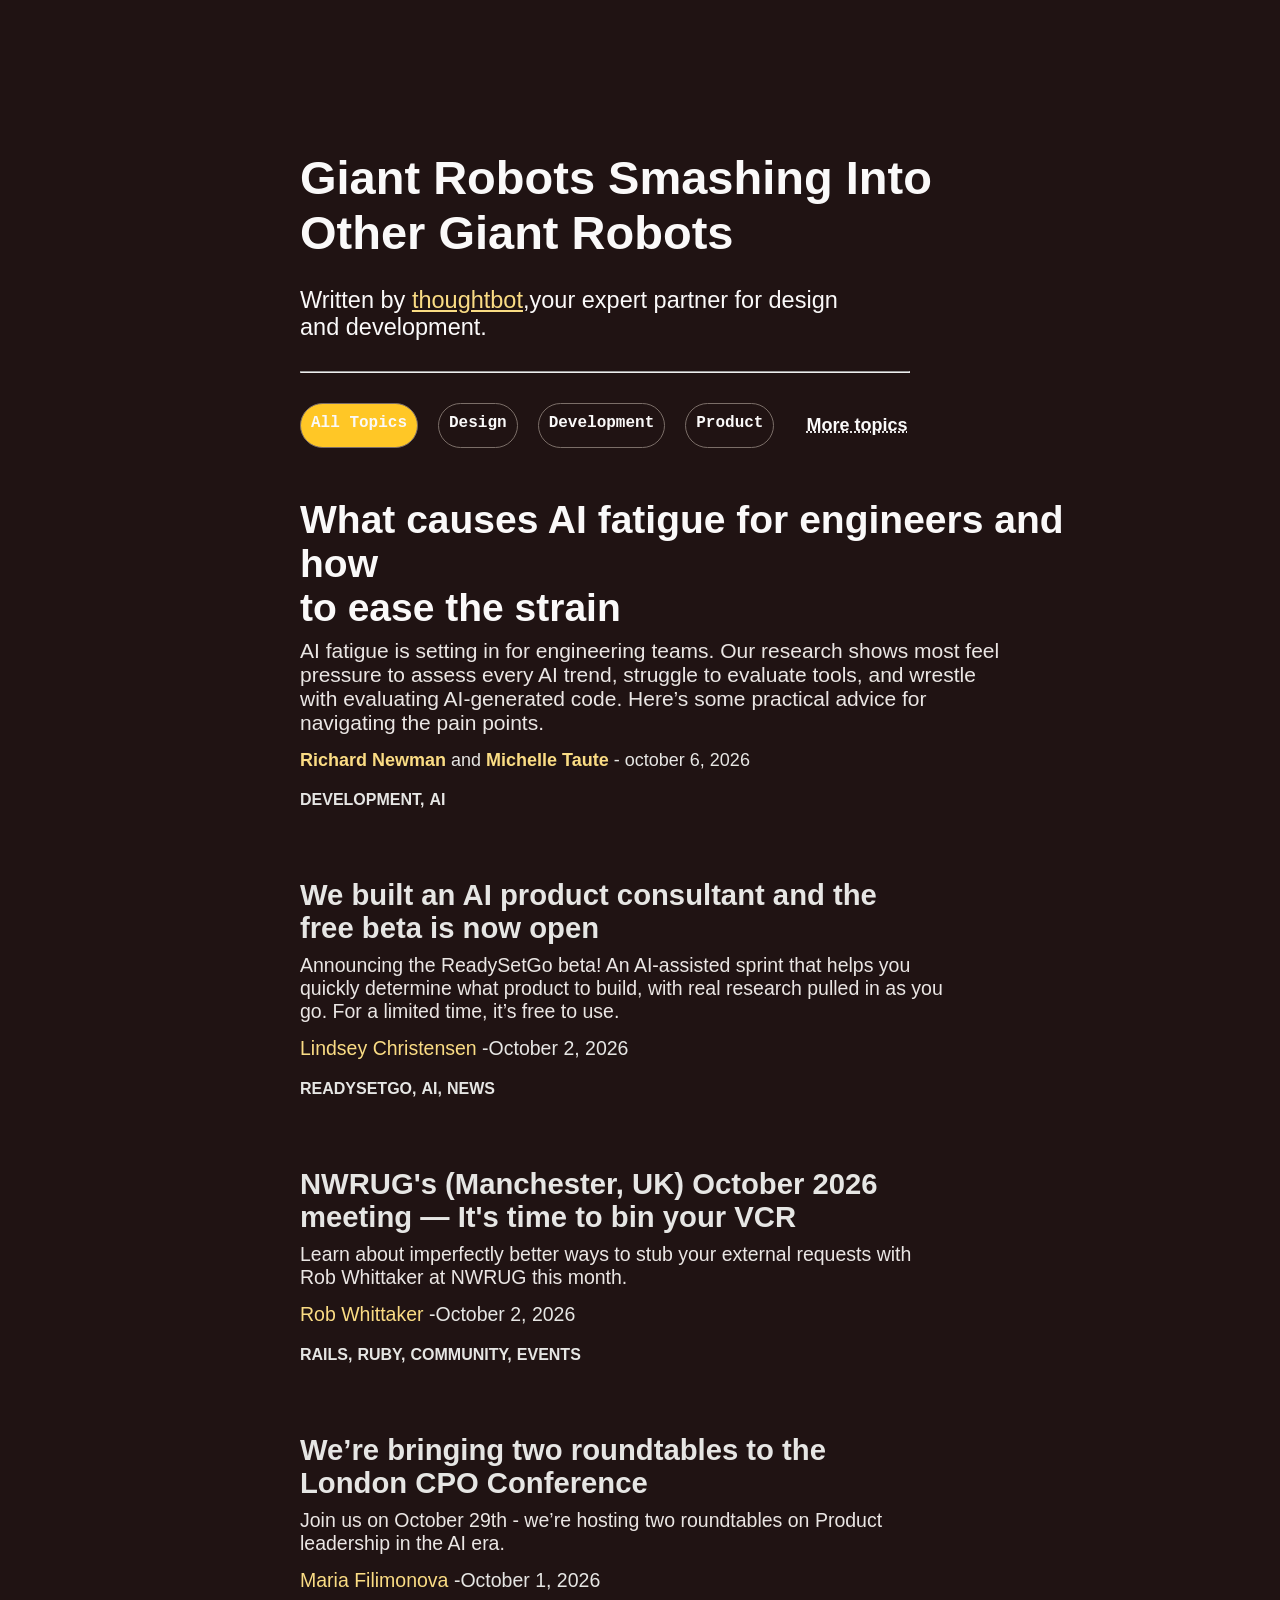
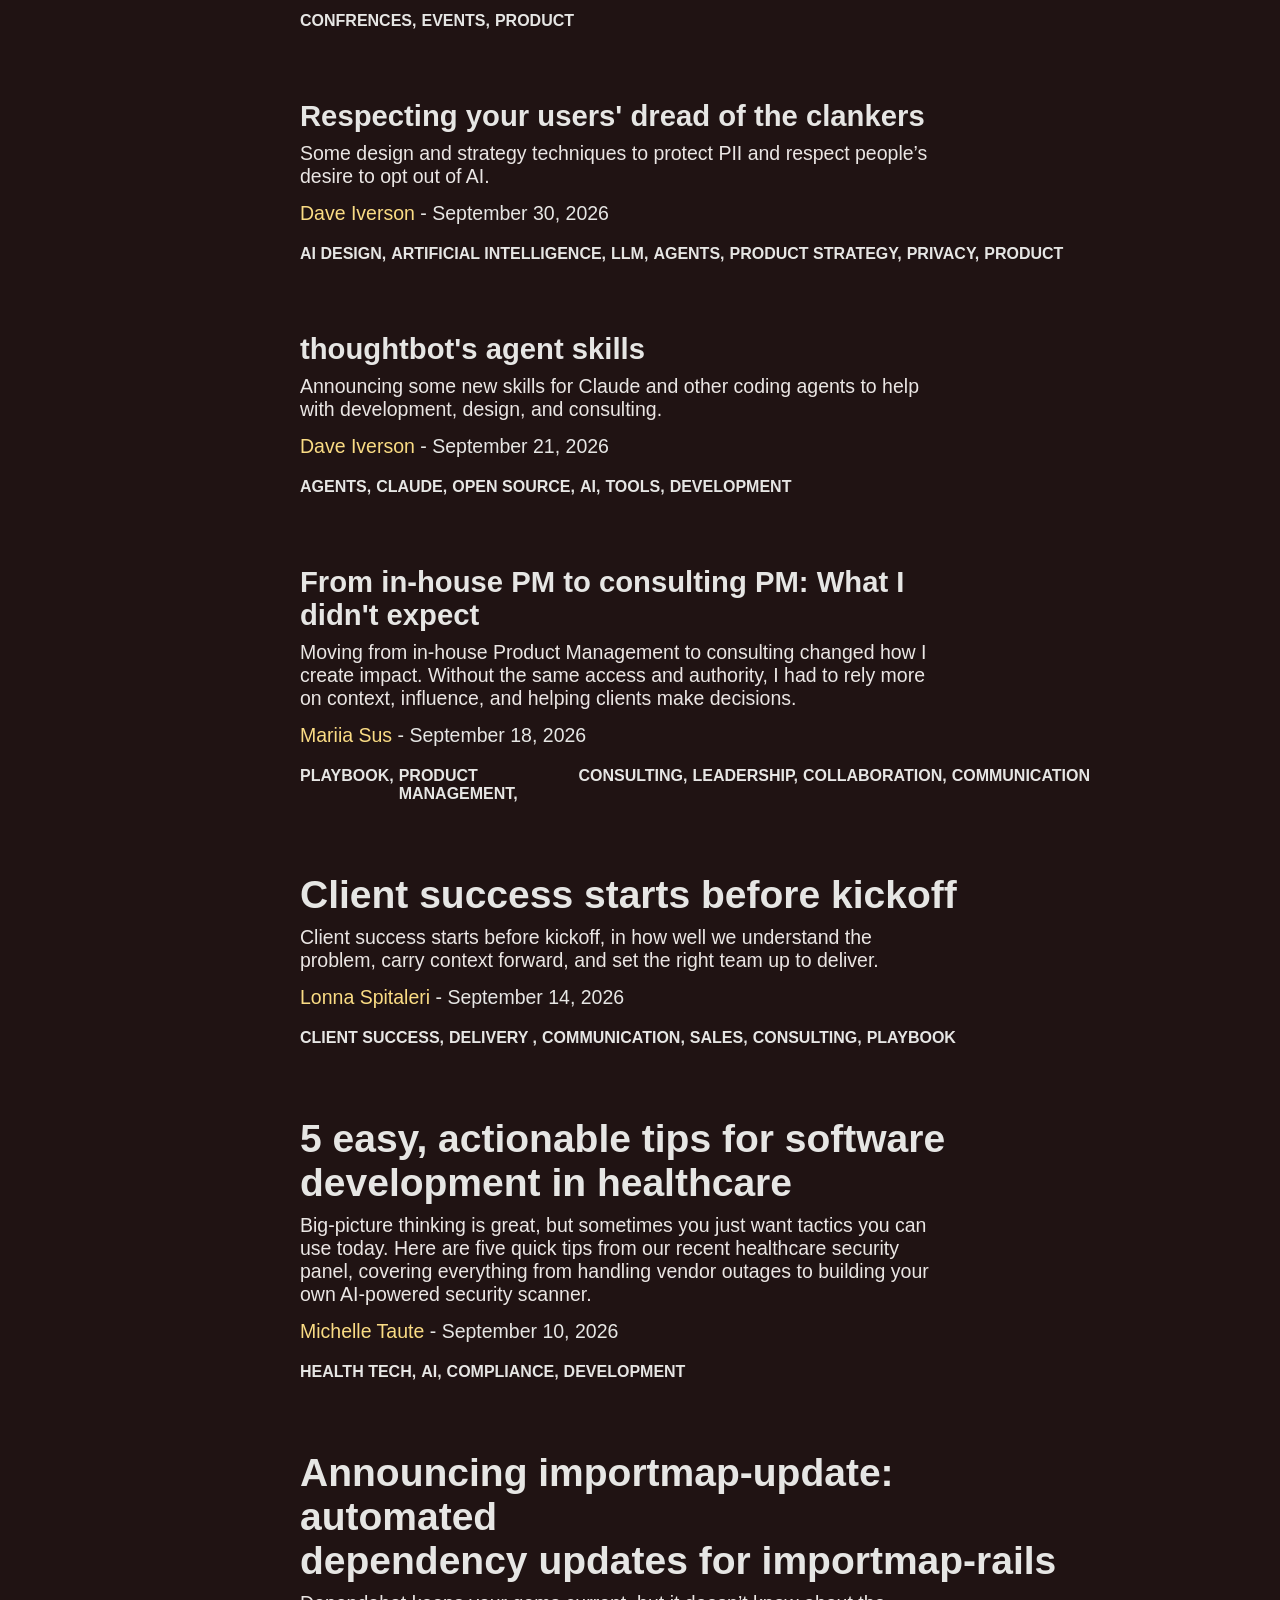
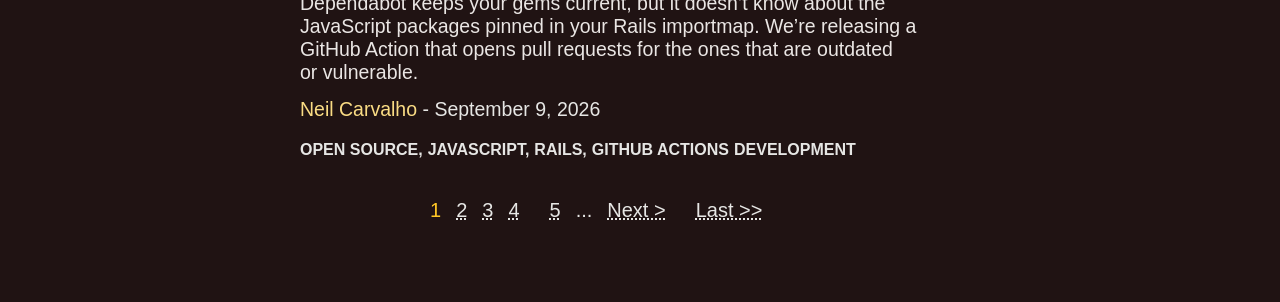
==== index.html @ 2e2e5303 "thoughtbot" ====
<!DOCTYPE html>
<html lang="en">
<head>
    <meta charset="UTF-8">
    <meta name="viewport" content="width=device-width, initial-scale=1.0">
    <title>Thoughtbot</title>
    <link rel="stylesheet" href="style.css">
</head>
<body>
    <div class="header">
      <h1>Giant Robots Smashing Into<br>Other Giant Robots</h1> <br>
      <p>Written by <a href="" style="color: #FADC84;">thoughtbot</a>,your expert partner for    design<br>and development.</p>
      <hr style="color: #4e413e; margin-top: 30px; width: 610px;">
    </div> 

    <div class="list">
     <ul style="margin-top: 30px;">
        <li class="peculiar"><a href="#">All Topics</a></li>
        <li><a href="#">Design</a></li>
        <li><a href="#">Development</a></li>
        <li><a href="#">Product</a></li>
        <li style="border: 2px solid transparent;"><a style="text-decoration: underline dotted; font-family: sans-serif;" href="#">More topics</a></li>
     </ul>
    </div>
    
    <div class="body1">
        <h1>What causes AI fatigue for engineers and how <br>to ease the strain</h1>
    </div>

    <p class="one">AI fatigue is setting in for engineering teams. Our research shows most feel <br>pressure to assess every AI trend, struggle to evaluate tools, and wrestle <br>with evaluating AI-generated code. Here’s some practical advice for  <br>navigating the pain points.</p>

    <div class="body2">
        <span><a href="#">Richard Newman</a> and <a href="#">Michelle Taute</a> - october 6, 2026</span>
        <ul>
            <li>DEVELOPMENT,</li>
            <li>AI</li>
        </ul>
    </div>

    <section class="first">
        <h1>We built an AI product consultant and the <br>free beta is now open</h1>
        <p>Announcing the ReadySetGo beta! An AI-assisted sprint that helps you <br>quickly determine what product to build, with real research pulled in as you <br>go. For a limited time, it’s free to use.</p>
        <span><a href="">Lindsey Christensen</a> -October 2, 2026</span>
          <ul>
            <li>READYSETGO,</li>
            <li>AI,</li>
            <li>NEWS</li>
        </ul>
    </section>


     <section class="second">
        <h1>NWRUG's (Manchester, UK) October 2026 <br>meeting — It's time to bin your VCR</h1>
        <p>Learn about imperfectly better ways to stub your external requests with <br>Rob Whittaker at NWRUG this month.</p>
        <span><a href="">Rob Whittaker </a> -October 2, 2026</span>
          <ul>
            <li>RAILS,</li>
            <li>RUBY,</li>
            <li>COMMUNITY,</li>
            <li>EVENTS</li>
        </ul>
    </section>


    <section class="third">
        <h1>We’re bringing two roundtables to the <br>London CPO Conference</h1>
        <p>Join us on October 29th - we’re hosting two roundtables on Product <br>leadership in the AI era.</p>
        <span><a href="">Maria Filimonova  </a> -October 1, 2026</span>
          <ul>
            <li>CONFRENCES,</li>
            <li>EVENTS,</li>
            <li>PRODUCT</li>
        </ul>
    </section>


    <section class="four">
        <h1>Respecting your users' dread of the clankers</h1>
        <p>Some design and strategy techniques to protect PII and respect people’s <br>desire to opt out of AI.</p>
        <span><a href="">Dave Iverson </a> - September 30, 2026</span>
          <ul>
            <li>AI DESIGN,</li>
            <li>ARTIFICIAL INTELLIGENCE,</li>
            <li>LLM,</li>
            <li>AGENTS,</li>
            <li>PRODUCT STRATEGY,</li>
            <li>PRIVACY,</li>
            <li>PRODUCT</li>
        </ul>
    </section>


    <section class="fifth">
        <h1>thoughtbot's agent skills</h1>
        <p>Announcing some new skills for Claude and other coding agents to help <br>with development, design, and consulting.</p>
        <span><a href="">Dave Iverson</a> - September 21, 2026</span>
          <ul>
            <li>AGENTS,</li>
            <li>CLAUDE,</li>
            <li>OPEN SOURCE,</li>
            <li>AI,</li>
            <li>TOOLS,</li>
            <li>DEVELOPMENT</li>
        </ul>
    </section>


      <section class="sixth">
        <h1>From in-house PM to consulting PM: What I <br>didn't expect</h1>
        <p>Moving from in-house Product Management to consulting changed how I <br>create impact. Without the same access and authority, I had to rely more <br>on context, influence, and helping clients make decisions.</p>
        <span><a href="">Mariia Sus</a> - September 18, 2026</span>
          <ul>
            <li>PLAYBOOK,</li>
            <li>PRODUCT MANAGEMENT,</li>
            <li>CONSULTING,</li>
            <li>LEADERSHIP,</li>
            <li>COLLABORATION,</li>
            <li>COMMUNICATION</li>
        </ul>
    </section>


     <div class="body3">
        <h1>Client success starts before kickoff</h1>
        <p>Client success starts before kickoff, in how well we understand the <br>problem, carry context forward, and set the right team up to deliver.</p>
        <span><a href="">Lonna Spitaleri </a> - September 14, 2026</span>
          <ul>
            <li>CLIENT SUCCESS,</li>
            <li>DELIVERY ,</li>
            <li>COMMUNICATION,</li>
            <li>SALES,</li>
            <li>CONSULTING,</li>
            <li>PLAYBOOK</li>
        </ul>
    </div>


    <div class="body4">
        <h1>5 easy, actionable tips for software <br>development in healthcare</h1>
        <p>Big-picture thinking is great, but sometimes you just want tactics you can <br>use today. Here are five quick tips from our recent healthcare security <br>panel, covering everything from handling vendor outages to building your <br>own AI-powered security scanner.</p>
        <span><a href="">Michelle Taute</a> - September 10, 2026</span>
          <ul>
            <li>HEALTH TECH,</li>
            <li>AI,</li>
            <li>COMPLIANCE,</li>
            <li>DEVELOPMENT</li>
        </ul>
    </div>

    <div class="body5">
        <h1>Announcing importmap-update: automated <br>dependency updates for importmap-rails</h1>
        <p>Dependabot keeps your gems current, but it doesn’t know about the <br>JavaScript packages pinned in your Rails importmap. We’re releasing a <br>GitHub Action that opens pull requests for the ones that are outdated <br>or vulnerable.</p>
        <span><a href="">Neil Carvalho</a> - September 9, 2026</span>
          <ul>
            <li>OPEN SOURCE,</li>
            <li>JAVASCRIPT,</li>
            <li>RAILS,</li>
            <li>GITHUB ACTIONS</li>
            <li>DEVELOPMENT</li>
        </ul>
    </div>

 
    <div class="body6">
        <span><a  style=" text-decoration: none; color: #FFC726;">1</a></span>
        <span><a href="">2</a></span>
        <span><a href="">3</a></span>
        <span><a href="">4</span>
        <span><a href="">5</span>
        <span><a  style="text-decoration: none;">...</a></span>
        <span><a href="">Next ></span>
        <span><a href="">Last >></span>
    </div>
    
</body>
</html>
---- style.css ----
* {
    margin: 0px;
    padding: 0px;
    box-sizing: border-box;
}

body {
    background-color: #201313;
    padding-left: 300px;
    padding-right: 190px;
}
.header {
    margin-top: 150px;
    text-align: left;
    color: #FAF9F9;
    font-family: Arial, Helvetica, sans-serif;
    font-weight: 700px;
    font-size: 23.5px;
}
.list {

    ul {
        display: flex;
        gap: 20px;
        li {
            list-style-type: none;
            border: 1px solid #7b6e68;
            border-radius: 50px;
            padding: 10px;
            font-family: monospace;
            font-size: large;
            font-weight: bold;
            a {
                color: #FAF9F9;
                text-decoration: none;
            }
        }
    }
}

.peculiar {
    background-color: #FFC726;
}


.body1{
    margin-top: 50px;
    color: #FAF9F9;
    font-family: Arial, Helvetica, sans-serif;
    font-weight: 700px;
    font-size: 19.5px;
}

.one {
    color:#EAE6E4;
    margin-top: 9px;
    font-weight: 400px;
    font-family: Arial, Helvetica, sans-serif;
    font-size: 21px;
}

.body2 {
    margin-top: 15px;
    color: #E6E6E4;
    font-family: Arial, Helvetica, sans-serif;
    font-size: 18px;

    a {
        color: #FADC84;
        text-decoration: none;
        font-weight: 700;
        font-family: Arial, Helvetica, sans-serif;
        font-size: 18px;
    }
    ul {
        margin-top: 20px;
        display: flex;
        text-decoration: none;
        list-style: none;
        gap: 5px;
        margin-bottom: 20px;
        font-weight: 700px;
        font-size: 16px;
        font-weight: bold;
    }
}

.first {
color: #E6E6E4;
margin-top: 70px;
font-family: Arial, Helvetica, sans-serif;
font-weight: 700px;
font-size: 19.5px;

p {
    margin-top: 9px;
    color: #EAE6E4;
    margin-bottom: 14px;
}

span {
    color:#E6E6E4;
    a{
        text-decoration: none;
        color: #FADC84;
    }
}
ul {
    margin-top: 20px;
    display: flex;
    text-decoration: none;
    list-style: none;
    gap: 5px;
    margin-bottom: 20px;
    font-weight: 700px;
    font-size: 16px;
    font-weight: bold;
}
}


.second {
color: #E6E6E4;
margin-top: 70px;
font-family: Arial, Helvetica, sans-serif;
font-weight: 700px;
font-size: 19.5px;

p {
    margin-top: 9px;
    color: #EAE6E4;
    margin-bottom: 14px;
}

span {
    color:#E6E6E4;
    a{
        text-decoration: none;
        color: #FADC84;
    }
}
ul {
    margin-top: 20px;
    display: flex;
    text-decoration: none;
    list-style: none;
    gap: 5px;
    margin-bottom: 20px;
    font-weight: 700px;
    font-size: 16px;
    font-weight: bold;
}
}


.third {
color: #E6E6E4;
margin-top: 70px;
font-family: Arial, Helvetica, sans-serif;
font-weight: 700px;
font-size: 19.5px;

p {
    margin-top: 9px;
    color: #EAE6E4;
    margin-bottom: 14px;
}

span {
    color:#E6E6E4;
    a{
        text-decoration: none;
        color: #FADC84;
    }
}
ul {
    margin-top: 20px;
    display: flex;
    text-decoration: none;
    list-style: none;
    gap: 5px;
    margin-bottom: 20px;
    font-weight: 700px;
    font-size: 16px;
    font-weight: bold;
}
}

.four {
color: #E6E6E4;
margin-top: 70px;
font-family: Arial, Helvetica, sans-serif;
font-weight: 700px;
font-size: 19.5px;

p {
    margin-top: 9px;
    color: #EAE6E4;
    margin-bottom: 14px;
}

span {
    color:#E6E6E4;
    a{
        text-decoration: none;
        color: #FADC84;
    }
}
ul {
    margin-top: 20px;
    display: flex;
    text-decoration: none;
    list-style: none;
    gap: 5px;
    margin-bottom: 20px;
    font-weight: 700px;
    font-size: 16px;
    font-weight: bold;

}
}

.fifth {
color: #E6E6E4;
margin-top: 70px;
font-family: Arial, Helvetica, sans-serif;
font-weight: 700px;
font-size: 19.5px;

p {
    margin-top: 9px;
    color: #EAE6E4;
    margin-bottom: 14px;
}

span {
    color:#E6E6E4;
    a{
        text-decoration: none;
        color: #FADC84;
    }
}
ul {
    margin-top: 20px;
    display: flex;
    text-decoration: none;
    list-style: none;
    gap: 5px;
    margin-bottom: 20px;
    font-weight: 700px;
    font-size: 16px;
    font-weight: bold;

}
}

.sixth {
color: #E6E6E4;
margin-top: 70px;
font-family: Arial, Helvetica, sans-serif;
font-weight: 700px;
font-size: 19.5px;

p {
    margin-top: 9px;
    color: #EAE6E4;
    margin-bottom: 14px;
}

span {
    color:#E6E6E4;
    a{
        text-decoration: none;
        color: #FADC84;
    }
}
ul {
    margin-top: 20px;
    display: flex;
    text-decoration: none;
    list-style: none;
    gap: 5px;
    margin-bottom: 20px;
    font-weight: 700px;
    font-size: 16px;
    font-weight: bold;

}
}

.body3 {
color: #E6E6E4;
margin-top: 70px;
font-family: Arial, Helvetica, sans-serif;
font-weight: 700px;
font-size: 19.5px;

p {
    margin-top: 9px;
    color: #EAE6E4;
    margin-bottom: 14px;
}

span {
    color:#E6E6E4;
    a{
        text-decoration: none;
        color: #FADC84;
    }
}
ul {
    margin-top: 20px;
    display: flex;
    text-decoration: none;
    list-style: none;
    gap: 5px;
    margin-bottom: 20px;
    font-weight: 700px;
    font-size: 16px;
    font-weight: bold;

}
}

.body4{
color: #E6E6E4;
margin-top: 70px;
font-family: Arial, Helvetica, sans-serif;
font-weight: 700px;
font-size: 19.5px;

p {
    margin-top: 9px;
    color: #EAE6E4;
    margin-bottom: 14px;
}

span {
    color:#E6E6E4;
    a{
        text-decoration: none;
        color: #FADC84;
    }
}
ul {
    margin-top: 20px;
    display: flex;
    text-decoration: none;
    list-style: none;
    gap: 5px;
    margin-bottom: 20px;
    font-weight: 700px;
    font-size: 16px;
    font-weight: bold;

}
}


.body5{
color: #E6E6E4;
margin-top: 70px;
font-family: Arial, Helvetica, sans-serif;
font-weight: 700px;
font-size: 19.5px;

p {
    margin-top: 9px;
    color: #EAE6E4;
    margin-bottom: 14px;
}

span {
    color:#E6E6E4;
    a{
        text-decoration: none;
        color: #FADC84;
    }
}
ul {
    margin-top: 20px;
    display: flex;
    text-decoration: none;
    list-style: none;
    gap: 5px;
    margin-bottom: 20px;
    font-weight: 700px;
    font-size: 16px;
    font-weight: bold;

}
}

.body6 {
    margin-top: 40px;
    display: flex;
    list-style: none;
    gap: 15px;
    margin-bottom: 20px;
    font-weight: 700px;
    font-size: 20px;
    margin-left: 130px;
    color:#E6E6E4;
    margin-bottom: 80px;
     a{
        text-decoration: underline dotted;
        color: #E6E6E4;
        font-family: Arial, Helvetica, sans-serif;
    }
}
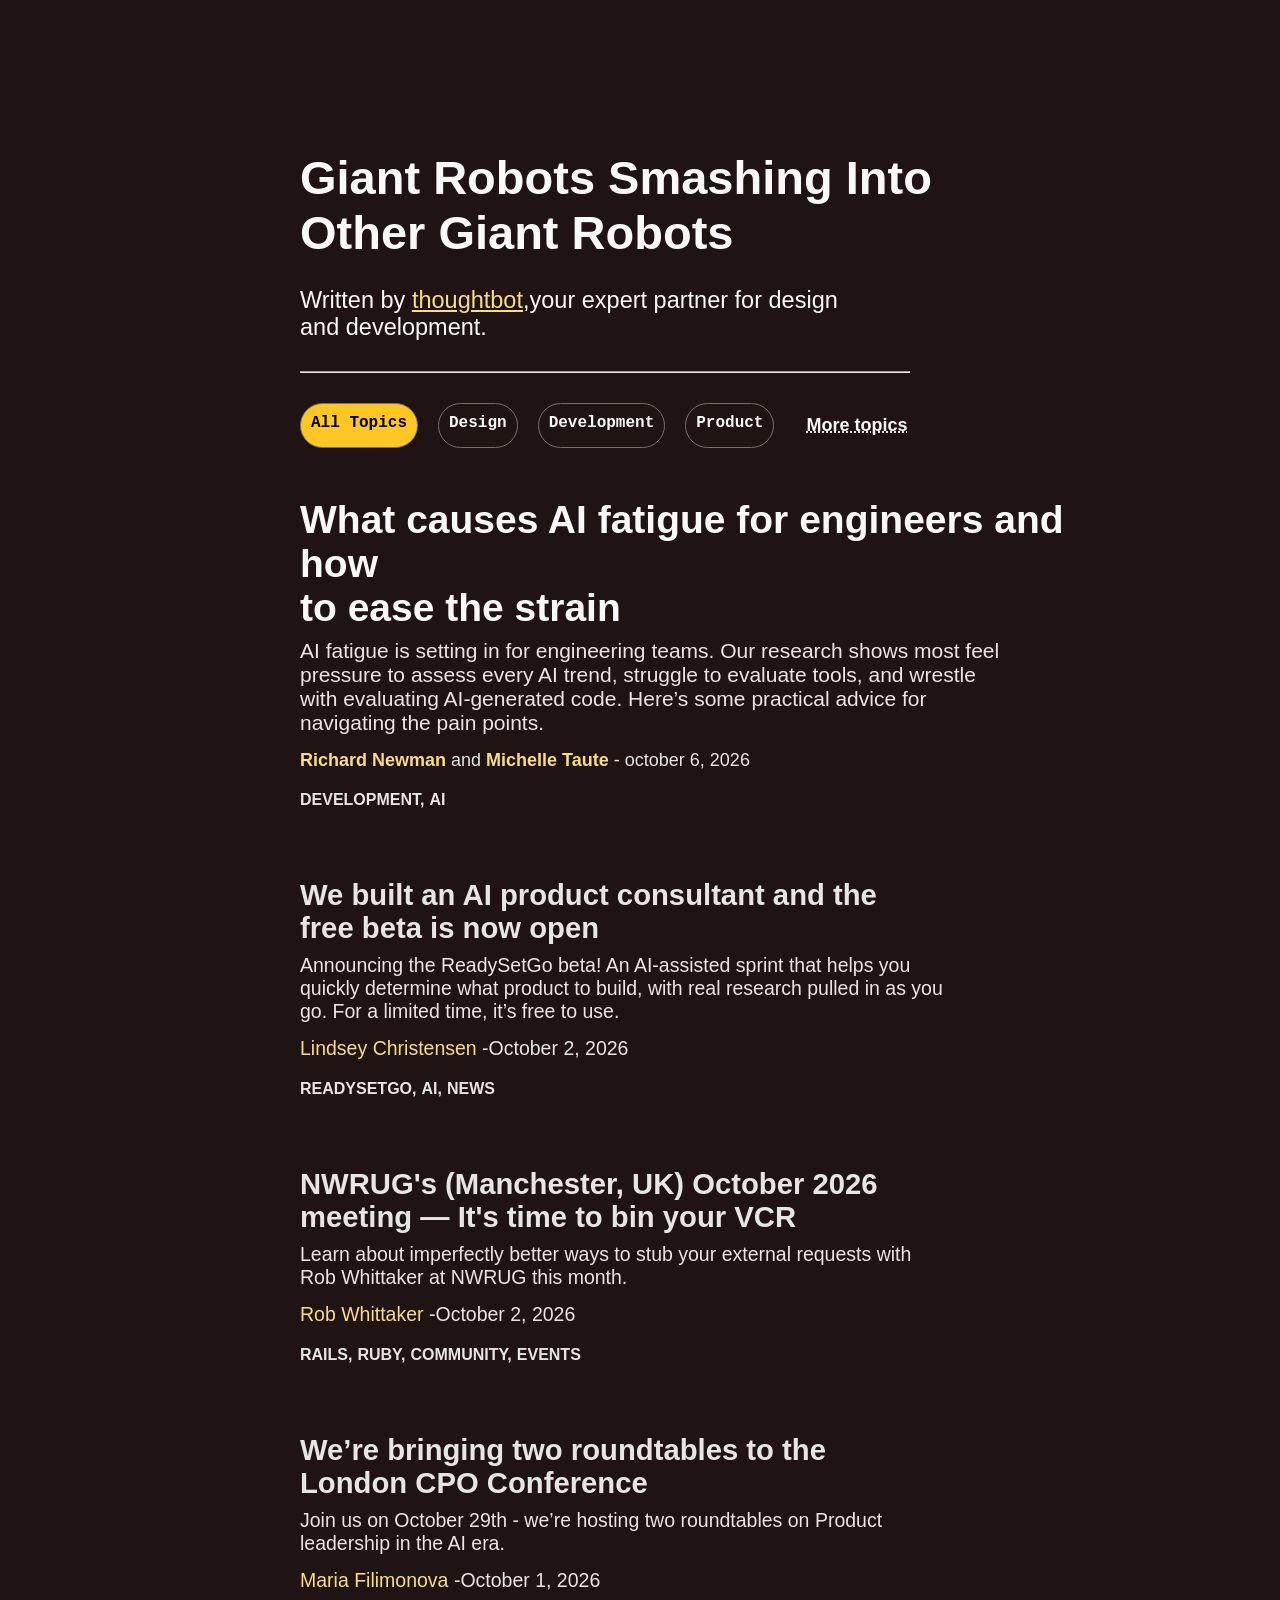
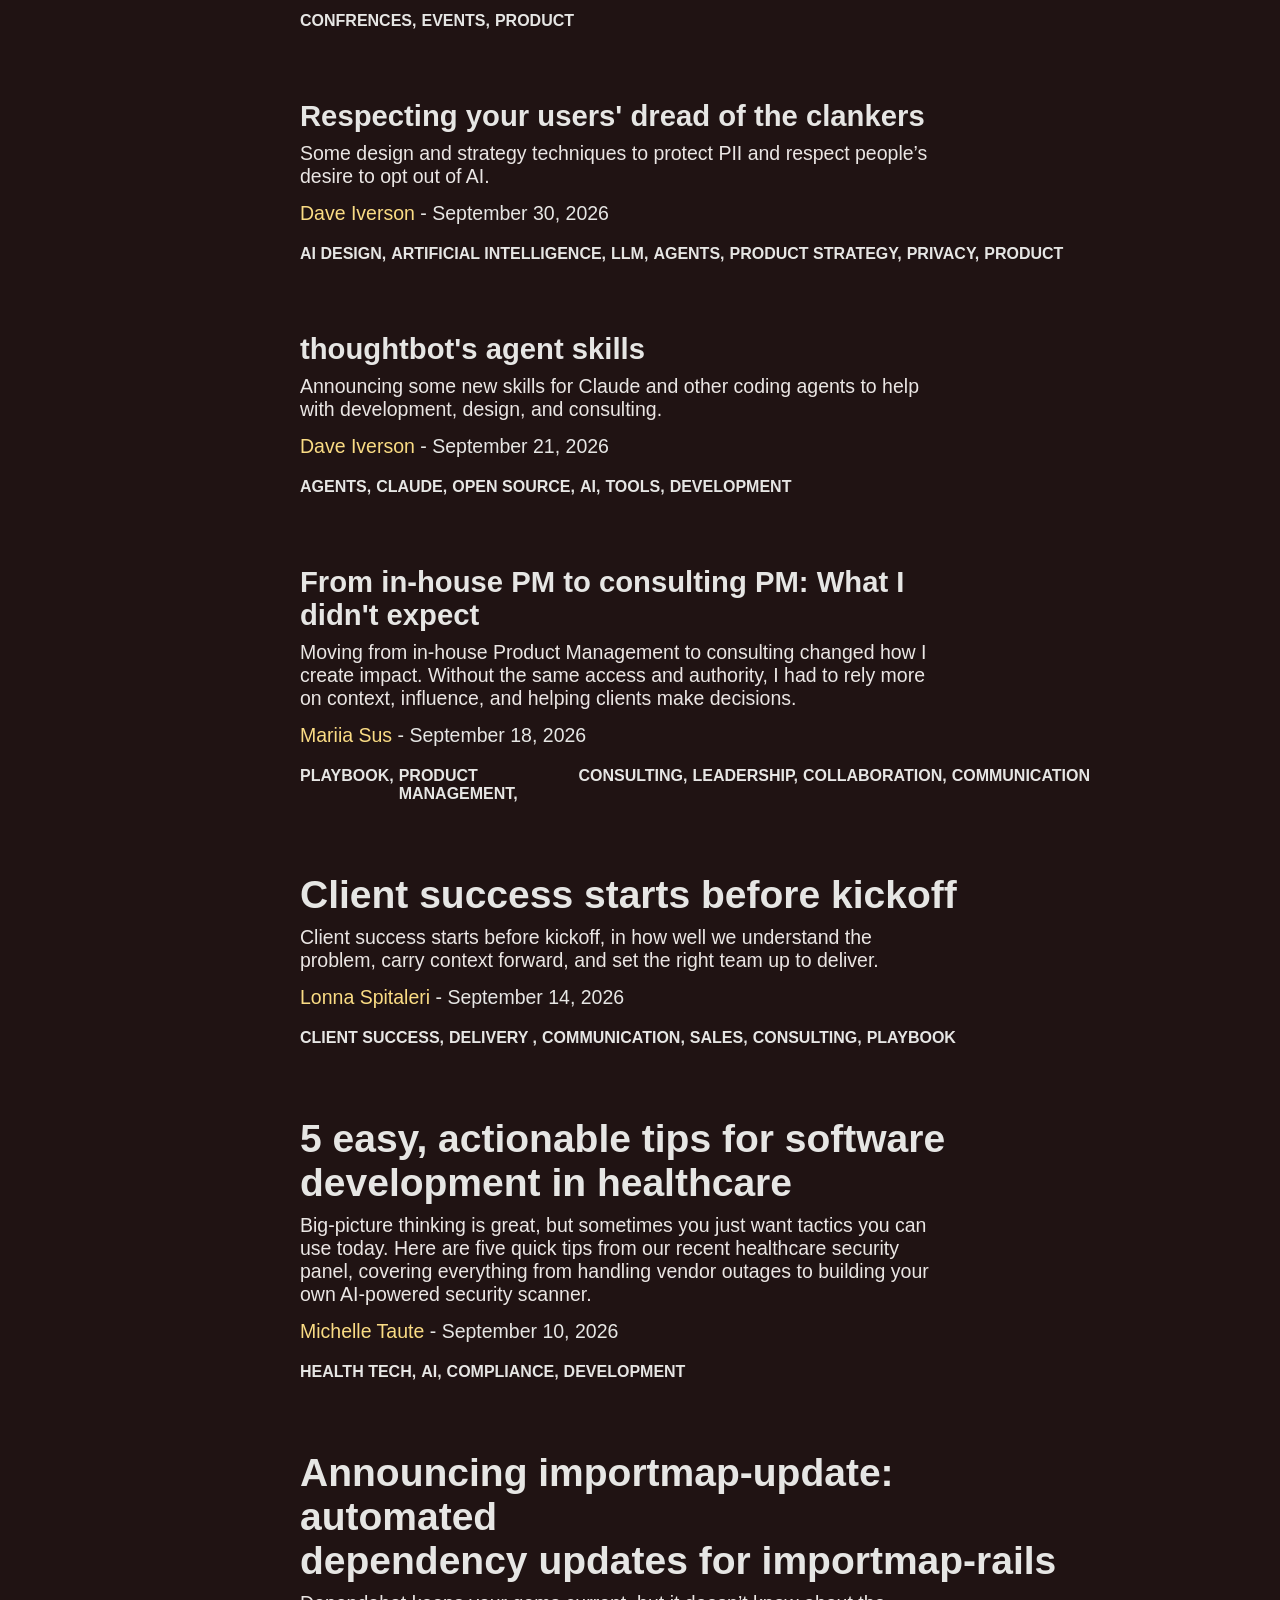
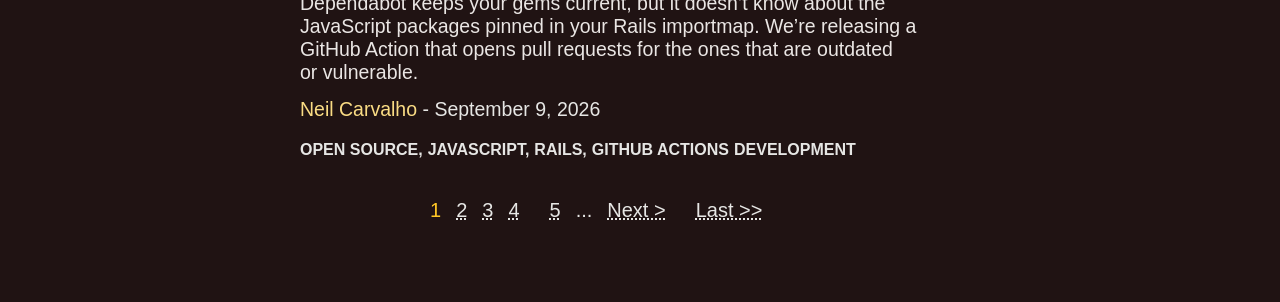
==== commit a6142ced: "added colour" ====
--- a/index.html
+++ b/index.html
@@ -15,7 +15,7 @@
 
     <div class="list">
      <ul style="margin-top: 30px;">
-        <li class="peculiar"><a href="#">All Topics</a></li>
+        <li class="peculiar"><a href="#" style="color: black;">All Topics</a></li>
         <li><a href="#">Design</a></li>
         <li><a href="#">Development</a></li>
         <li><a href="#">Product</a></li>
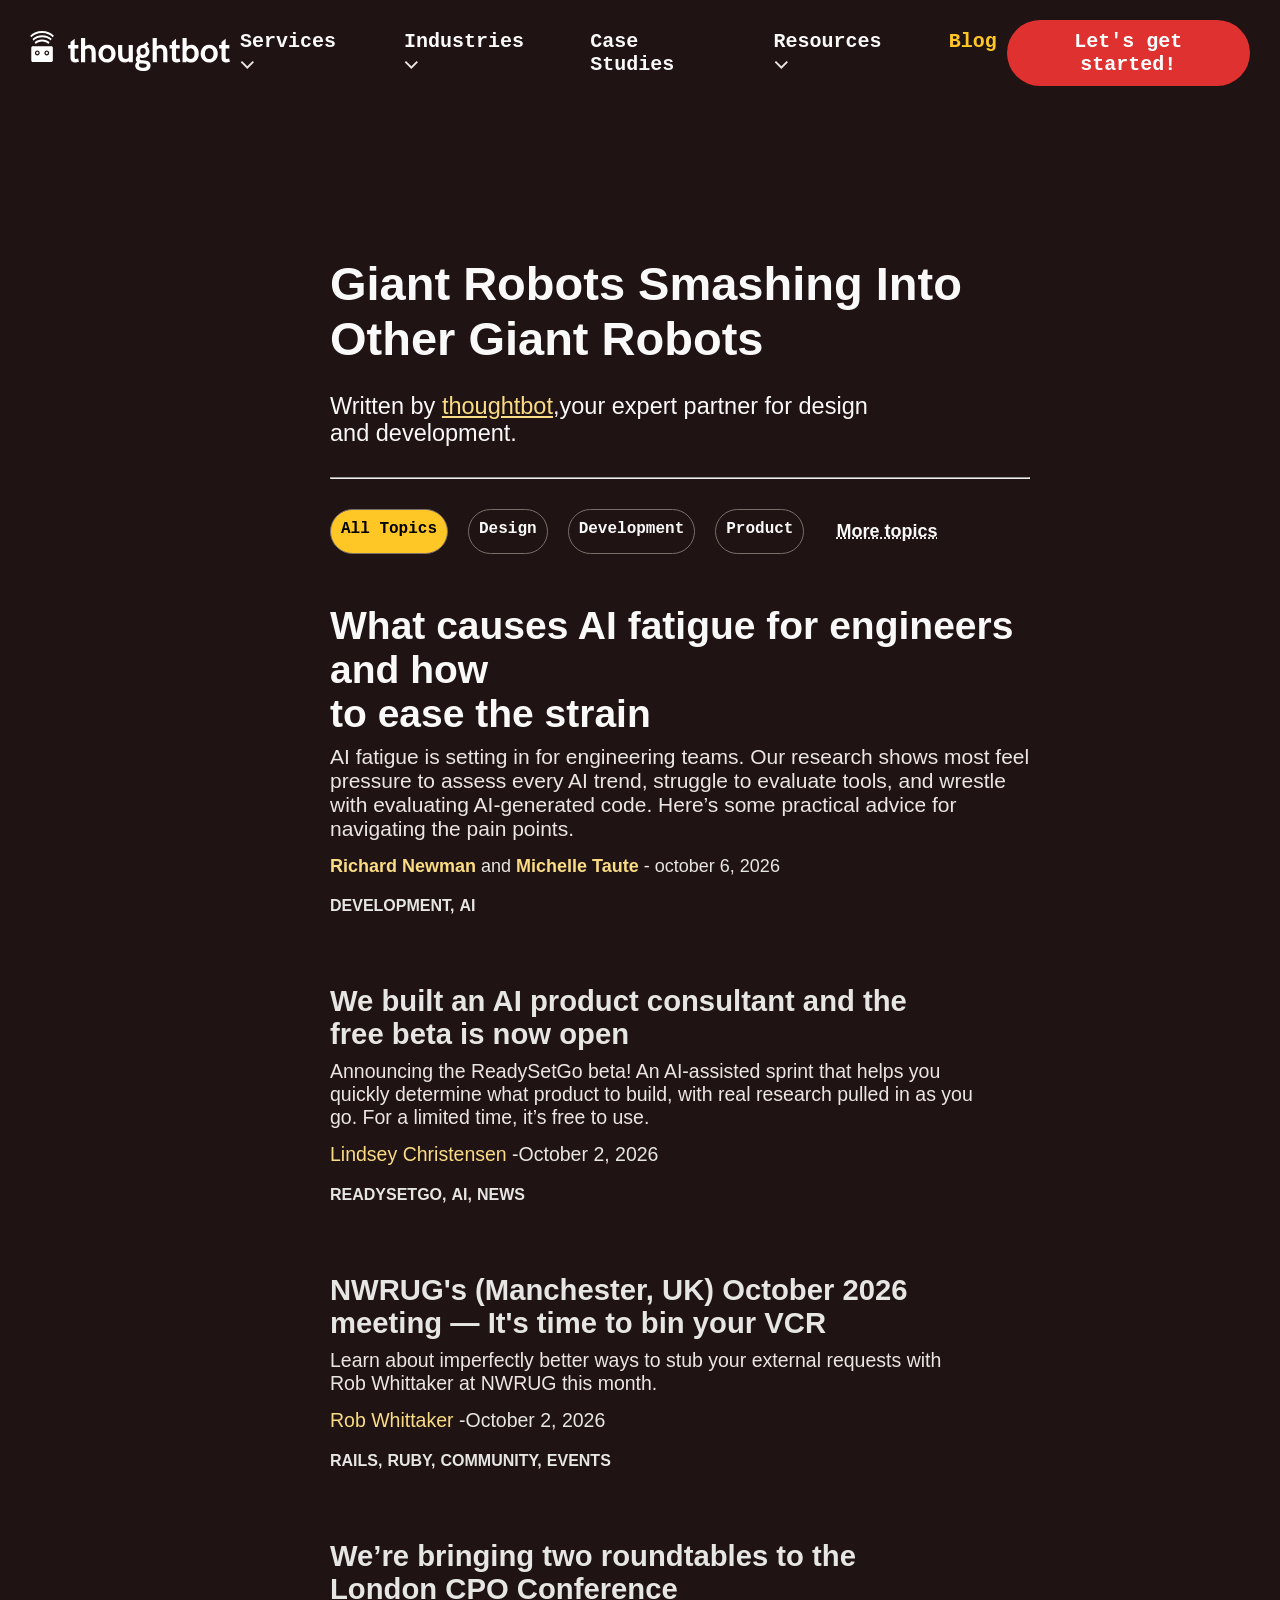
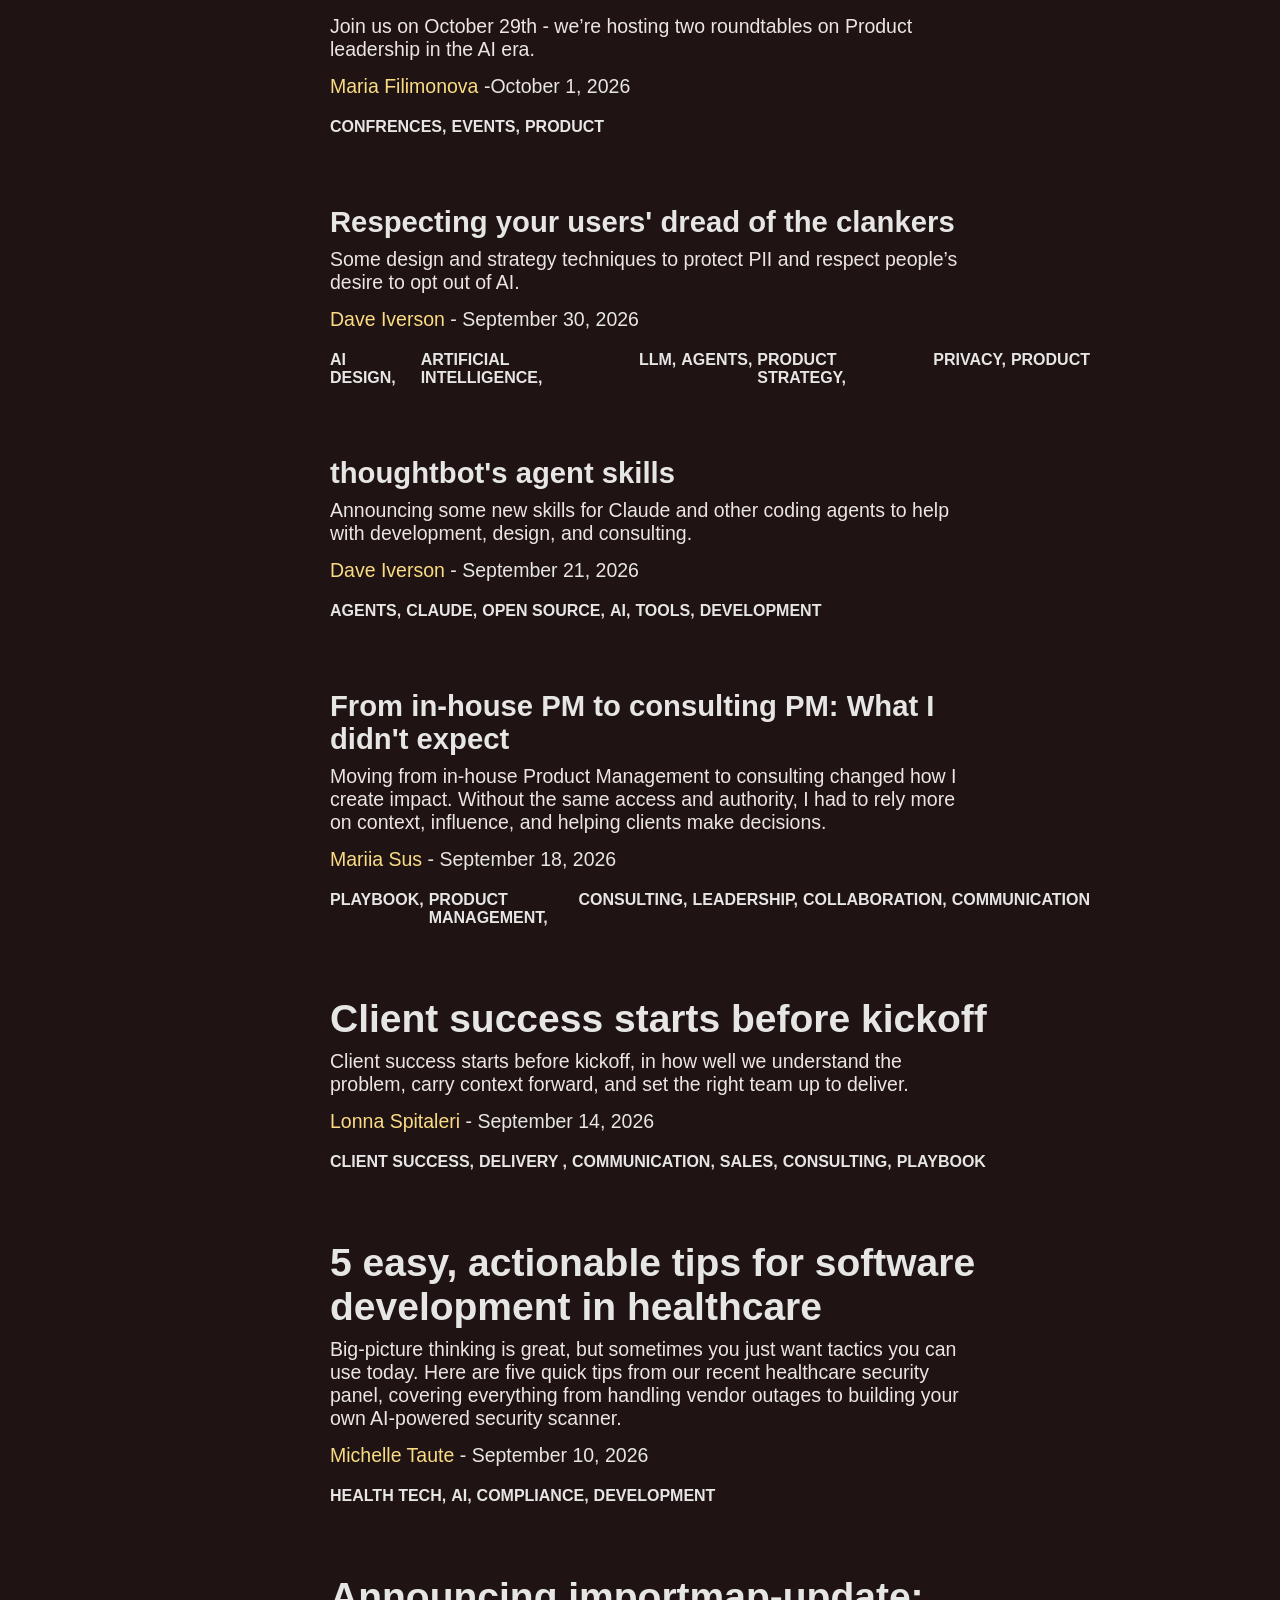
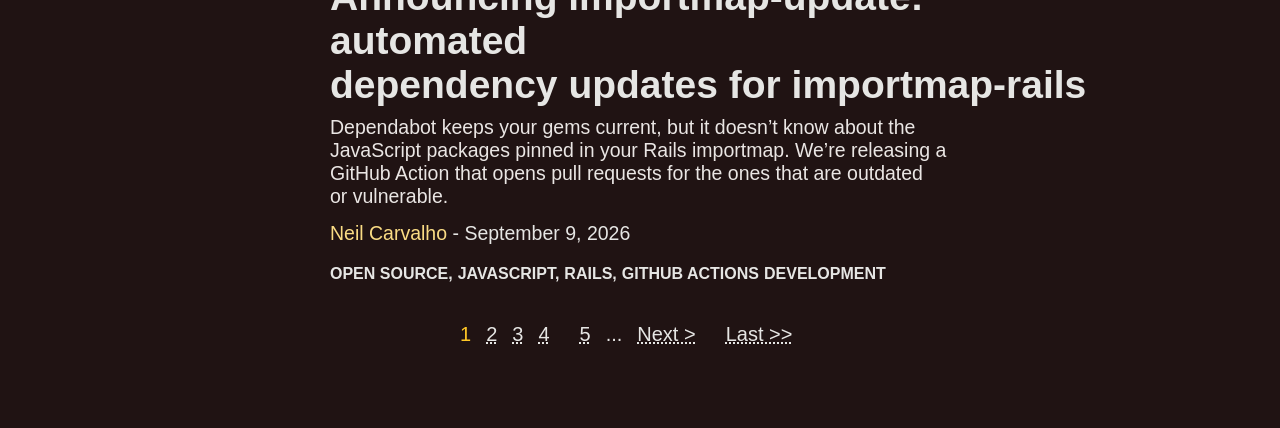
==== commit 390c8e4d: "i updated my nav bar" ====
--- a/index.html
+++ b/index.html
@@ -7,170 +7,188 @@
     <link rel="stylesheet" href="style.css">
 </head>
 <body>
-    <div class="header">
-      <h1>Giant Robots Smashing Into<br>Other Giant Robots</h1> <br>
-      <p>Written by <a href="" style="color: #FADC84;">thoughtbot</a>,your expert partner for    design<br>and development.</p>
-      <hr style="color: #4e413e; margin-top: 30px; width: 610px;">
-    </div> 
 
-    <div class="list">
-     <ul style="margin-top: 30px;">
-        <li class="peculiar"><a href="#" style="color: black;">All Topics</a></li>
-        <li><a href="#">Design</a></li>
-        <li><a href="#">Development</a></li>
-        <li><a href="#">Product</a></li>
-        <li style="border: 2px solid transparent;"><a style="text-decoration: underline dotted; font-family: sans-serif;" href="#">More topics</a></li>
-     </ul>
-    </div>
-    
-    <div class="body1">
-        <h1>What causes AI fatigue for engineers and how <br>to ease the strain</h1>
-    </div>
-
-    <p class="one">AI fatigue is setting in for engineering teams. Our research shows most feel <br>pressure to assess every AI trend, struggle to evaluate tools, and wrestle <br>with evaluating AI-generated code. Here’s some practical advice for  <br>navigating the pain points.</p>
-
-    <div class="body2">
-        <span><a href="#">Richard Newman</a> and <a href="#">Michelle Taute</a> - october 6, 2026</span>
-        <ul>
-            <li>DEVELOPMENT,</li>
-            <li>AI</li>
+     <nav>
+        <div class="logo">
+            <img src="image/download.svg" alt="Logo">
+        </div>
+        <ul class="nav-links">
+            <li><a href="#">Services <img src="image/svgexport-4.svg" alt="" style="width: 15px;"></a></li>
+            <li><a href="#">Industries <img src="image/svgexport-4.svg" alt="" style="width: 15px;"></a></li>
+            <li><a href="#">Case Studies</a></li>
+            <li><a href="#">Resources <img src="image/svgexport-4.svg" alt="" style="width: 15px;"></a></li>
+            <li><a style="color: #FFC726;" href="#">Blog</a></li>
         </ul>
-    </div>
-
-    <section class="first">
-        <h1>We built an AI product consultant and the <br>free beta is now open</h1>
-        <p>Announcing the ReadySetGo beta! An AI-assisted sprint that helps you <br>quickly determine what product to build, with real research pulled in as you <br>go. For a limited time, it’s free to use.</p>
-        <span><a href="">Lindsey Christensen</a> -October 2, 2026</span>
-          <ul>
-            <li>READYSETGO,</li>
-            <li>AI,</li>
-            <li>NEWS</li>
-        </ul>
-    </section>
+        <a href=""><button>Let's get started!</button></a>
+     </nav>
 
 
-     <section class="second">
-        <h1>NWRUG's (Manchester, UK) October 2026 <br>meeting — It's time to bin your VCR</h1>
-        <p>Learn about imperfectly better ways to stub your external requests with <br>Rob Whittaker at NWRUG this month.</p>
-        <span><a href="">Rob Whittaker </a> -October 2, 2026</span>
-          <ul>
-            <li>RAILS,</li>
-            <li>RUBY,</li>
-            <li>COMMUNITY,</li>
-            <li>EVENTS</li>
-        </ul>
-    </section>
-
-
-    <section class="third">
-        <h1>We’re bringing two roundtables to the <br>London CPO Conference</h1>
-        <p>Join us on October 29th - we’re hosting two roundtables on Product <br>leadership in the AI era.</p>
-        <span><a href="">Maria Filimonova  </a> -October 1, 2026</span>
-          <ul>
-            <li>CONFRENCES,</li>
-            <li>EVENTS,</li>
-            <li>PRODUCT</li>
-        </ul>
-    </section>
-
-
-    <section class="four">
-        <h1>Respecting your users' dread of the clankers</h1>
-        <p>Some design and strategy techniques to protect PII and respect people’s <br>desire to opt out of AI.</p>
-        <span><a href="">Dave Iverson </a> - September 30, 2026</span>
-          <ul>
-            <li>AI DESIGN,</li>
-            <li>ARTIFICIAL INTELLIGENCE,</li>
-            <li>LLM,</li>
-            <li>AGENTS,</li>
-            <li>PRODUCT STRATEGY,</li>
-            <li>PRIVACY,</li>
-            <li>PRODUCT</li>
-        </ul>
-    </section>
-
-
-    <section class="fifth">
-        <h1>thoughtbot's agent skills</h1>
-        <p>Announcing some new skills for Claude and other coding agents to help <br>with development, design, and consulting.</p>
-        <span><a href="">Dave Iverson</a> - September 21, 2026</span>
-          <ul>
-            <li>AGENTS,</li>
-            <li>CLAUDE,</li>
-            <li>OPEN SOURCE,</li>
-            <li>AI,</li>
-            <li>TOOLS,</li>
-            <li>DEVELOPMENT</li>
-        </ul>
-    </section>
-
-
-      <section class="sixth">
-        <h1>From in-house PM to consulting PM: What I <br>didn't expect</h1>
-        <p>Moving from in-house Product Management to consulting changed how I <br>create impact. Without the same access and authority, I had to rely more <br>on context, influence, and helping clients make decisions.</p>
-        <span><a href="">Mariia Sus</a> - September 18, 2026</span>
-          <ul>
-            <li>PLAYBOOK,</li>
-            <li>PRODUCT MANAGEMENT,</li>
-            <li>CONSULTING,</li>
-            <li>LEADERSHIP,</li>
-            <li>COLLABORATION,</li>
-            <li>COMMUNICATION</li>
-        </ul>
-    </section>
-
-
-     <div class="body3">
-        <h1>Client success starts before kickoff</h1>
-        <p>Client success starts before kickoff, in how well we understand the <br>problem, carry context forward, and set the right team up to deliver.</p>
-        <span><a href="">Lonna Spitaleri </a> - September 14, 2026</span>
-          <ul>
-            <li>CLIENT SUCCESS,</li>
-            <li>DELIVERY ,</li>
-            <li>COMMUNICATION,</li>
-            <li>SALES,</li>
-            <li>CONSULTING,</li>
-            <li>PLAYBOOK</li>
-        </ul>
-    </div>
-
-
-    <div class="body4">
-        <h1>5 easy, actionable tips for software <br>development in healthcare</h1>
-        <p>Big-picture thinking is great, but sometimes you just want tactics you can <br>use today. Here are five quick tips from our recent healthcare security <br>panel, covering everything from handling vendor outages to building your <br>own AI-powered security scanner.</p>
-        <span><a href="">Michelle Taute</a> - September 10, 2026</span>
-          <ul>
-            <li>HEALTH TECH,</li>
-            <li>AI,</li>
-            <li>COMPLIANCE,</li>
-            <li>DEVELOPMENT</li>
-        </ul>
-    </div>
-
-    <div class="body5">
-        <h1>Announcing importmap-update: automated <br>dependency updates for importmap-rails</h1>
-        <p>Dependabot keeps your gems current, but it doesn’t know about the <br>JavaScript packages pinned in your Rails importmap. We’re releasing a <br>GitHub Action that opens pull requests for the ones that are outdated <br>or vulnerable.</p>
-        <span><a href="">Neil Carvalho</a> - September 9, 2026</span>
-          <ul>
-            <li>OPEN SOURCE,</li>
-            <li>JAVASCRIPT,</li>
-            <li>RAILS,</li>
-            <li>GITHUB ACTIONS</li>
-            <li>DEVELOPMENT</li>
-        </ul>
-    </div>
-
- 
-    <div class="body6">
-        <span><a  style=" text-decoration: none; color: #FFC726;">1</a></span>
-        <span><a href="">2</a></span>
-        <span><a href="">3</a></span>
-        <span><a href="">4</span>
-        <span><a href="">5</span>
-        <span><a  style="text-decoration: none;">...</a></span>
-        <span><a href="">Next ></span>
-        <span><a href="">Last >></span>
-    </div>
+     <main>
+         <div class="header">
+           <h1>Giant Robots Smashing Into<br>Other Giant Robots</h1> <br>
+           <p>Written by <a href="" style="color: #FADC84;">thoughtbot</a>,your expert partner for    design<br>and development.</p>
+           <hr style="color: #4e413e; margin-top: 30px; width: 700px;">
+         </div> 
+     
+         <div class="list">
+          <ul style="margin-top: 30px;">
+             <li class="peculiar"><a href="#" style="color: black;">All Topics</a></li>
+             <li><a href="#">Design</a></li>
+             <li><a href="#">Development</a></li>
+             <li><a href="#">Product</a></li>
+             <li style="border: 2px solid transparent;"><a style="text-decoration: underline dotted; font-family: sans-serif;" href="#">More topics</a></li>
+          </ul>
+         </div>
+         
+         <div class="body1">
+             <h1>What causes AI fatigue for engineers and how <br>to ease the strain</h1>
+         </div>
+     
+         <p class="one">AI fatigue is setting in for engineering teams. Our research shows most feel <br>pressure to assess every AI trend, struggle to evaluate tools, and wrestle <br>with evaluating AI-generated code. Here’s some practical advice for  <br>navigating the pain points.</p>
+     
+         <div class="body2">
+             <span><a href="#">Richard Newman</a> and <a href="#">Michelle Taute</a> - october 6, 2026</span>
+             <ul>
+                 <li>DEVELOPMENT,</li>
+                 <li>AI</li>
+             </ul>
+         </div>
+     
+         <section class="first">
+             <h1>We built an AI product consultant and the <br>free beta is now open</h1>
+             <p>Announcing the ReadySetGo beta! An AI-assisted sprint that helps you <br>quickly determine what product to build, with real research pulled in as you <br>go. For a limited time, it’s free to use.</p>
+             <span><a href="">Lindsey Christensen</a> -October 2, 2026</span>
+               <ul>
+                 <li>READYSETGO,</li>
+                 <li>AI,</li>
+                 <li>NEWS</li>
+             </ul>
+         </section>
+     
+     
+          <section class="second">
+             <h1>NWRUG's (Manchester, UK) October 2026 <br>meeting — It's time to bin your VCR</h1>
+             <p>Learn about imperfectly better ways to stub your external requests with <br>Rob Whittaker at NWRUG this month.</p>
+             <span><a href="">Rob Whittaker </a> -October 2, 2026</span>
+               <ul>
+                 <li>RAILS,</li>
+                 <li>RUBY,</li>
+                 <li>COMMUNITY,</li>
+                 <li>EVENTS</li>
+             </ul>
+         </section>
+     
+     
+         <section class="third">
+             <h1>We’re bringing two roundtables to the <br>London CPO Conference</h1>
+             <p>Join us on October 29th - we’re hosting two roundtables on Product <br>leadership in the AI era.</p>
+             <span><a href="">Maria Filimonova  </a> -October 1, 2026</span>
+               <ul>
+                 <li>CONFRENCES,</li>
+                 <li>EVENTS,</li>
+                 <li>PRODUCT</li>
+             </ul>
+         </section>
+     
+     
+         <section class="four">
+             <h1>Respecting your users' dread of the clankers</h1>
+             <p>Some design and strategy techniques to protect PII and respect people’s <br>desire to opt out of AI.</p>
+             <span><a href="">Dave Iverson </a> - September 30, 2026</span>
+               <ul>
+                 <li>AI DESIGN,</li>
+                 <li>ARTIFICIAL INTELLIGENCE,</li>
+                 <li>LLM,</li>
+                 <li>AGENTS,</li>
+                 <li>PRODUCT STRATEGY,</li>
+                 <li>PRIVACY,</li>
+                 <li>PRODUCT</li>
+             </ul>
+         </section>
+     
+     
+         <section class="fifth">
+             <h1>thoughtbot's agent skills</h1>
+             <p>Announcing some new skills for Claude and other coding agents to help <br>with development, design, and consulting.</p>
+             <span><a href="">Dave Iverson</a> - September 21, 2026</span>
+               <ul>
+                 <li>AGENTS,</li>
+                 <li>CLAUDE,</li>
+                 <li>OPEN SOURCE,</li>
+                 <li>AI,</li>
+                 <li>TOOLS,</li>
+                 <li>DEVELOPMENT</li>
+             </ul>
+         </section>
+     
+     
+           <section class="sixth">
+             <h1>From in-house PM to consulting PM: What I <br>didn't expect</h1>
+             <p>Moving from in-house Product Management to consulting changed how I <br>create impact. Without the same access and authority, I had to rely more <br>on context, influence, and helping clients make decisions.</p>
+             <span><a href="">Mariia Sus</a> - September 18, 2026</span>
+               <ul>
+                 <li>PLAYBOOK,</li>
+                 <li>PRODUCT MANAGEMENT,</li>
+                 <li>CONSULTING,</li>
+                 <li>LEADERSHIP,</li>
+                 <li>COLLABORATION,</li>
+                 <li>COMMUNICATION</li>
+             </ul>
+         </section>
+     
+     
+          <div class="body3">
+             <h1>Client success starts before kickoff</h1>
+             <p>Client success starts before kickoff, in how well we understand the <br>problem, carry context forward, and set the right team up to deliver.</p>
+             <span><a href="">Lonna Spitaleri </a> - September 14, 2026</span>
+               <ul>
+                 <li>CLIENT SUCCESS,</li>
+                 <li>DELIVERY ,</li>
+                 <li>COMMUNICATION,</li>
+                 <li>SALES,</li>
+                 <li>CONSULTING,</li>
+                 <li>PLAYBOOK</li>
+             </ul>
+         </div>
+     
+     
+         <div class="body4">
+             <h1>5 easy, actionable tips for software <br>development in healthcare</h1>
+             <p>Big-picture thinking is great, but sometimes you just want tactics you can <br>use today. Here are five quick tips from our recent healthcare security <br>panel, covering everything from handling vendor outages to building your <br>own AI-powered security scanner.</p>
+             <span><a href="">Michelle Taute</a> - September 10, 2026</span>
+               <ul>
+                 <li>HEALTH TECH,</li>
+                 <li>AI,</li>
+                 <li>COMPLIANCE,</li>
+                 <li>DEVELOPMENT</li>
+             </ul>
+         </div>
+     
+         <div class="body5">
+             <h1>Announcing importmap-update: automated <br>dependency updates for importmap-rails</h1>
+             <p>Dependabot keeps your gems current, but it doesn’t know about the <br>JavaScript packages pinned in your Rails importmap. We’re releasing a <br>GitHub Action that opens pull requests for the ones that are outdated <br>or vulnerable.</p>
+             <span><a href="">Neil Carvalho</a> - September 9, 2026</span>
+               <ul>
+                 <li>OPEN SOURCE,</li>
+                 <li>JAVASCRIPT,</li>
+                 <li>RAILS,</li>
+                 <li>GITHUB ACTIONS</li>
+                 <li>DEVELOPMENT</li>
+             </ul>
+         </div>
+     
+      
+         <div class="body6">
+             <span><a  style=" text-decoration: none; color: #FFC726;">1</a></span>
+             <span><a href="">2</a></span>
+             <span><a href="">3</a></span>
+             <span><a href="">4</span>
+             <span><a href="">5</span>
+             <span><a  style="text-decoration: none;">...</a></span>
+             <span><a href="">Next ></span>
+             <span><a href="">Last >></span>
+         </div>
+     </main>
     
 </body>
 </html>
--- a/style.css
+++ b/style.css
@@ -3,12 +3,58 @@
     padding: 0px;
     box-sizing: border-box;
 }
-
 body {
     background-color: #201313;
-    padding-left: 300px;
+}
+
+main {
+    background-color: #201313;
+    padding-left: 330px;
     padding-right: 190px;
 }
+
+
+nav{
+    /* position: fixed; */
+    display: flex;
+    justify-content: space-between;
+    background-color: transparent;
+    align-items: center;
+    padding: 20px 30px;
+    img {
+        width: 200px;
+    }
+    ul{
+        
+        display: flex;
+        gap: 30px;
+        li {
+            list-style-type: none;
+            padding: 10px;
+            font-family: monospace;
+            font-size: 20px;
+            font-weight: bold;
+            a {
+                color: #FAF9F9;
+                text-decoration: none;
+            }
+        }
+    }
+    button {
+        padding: 10px 20px;
+        border-radius: 50px;
+        background-color: #E03131;
+        color: white;
+        font-family: monospace;
+        font-size: 20px;
+        font-weight: bold;
+        border: none;
+    }
+}
+
+
+
+
 .header {
     margin-top: 150px;
     text-align: left;
